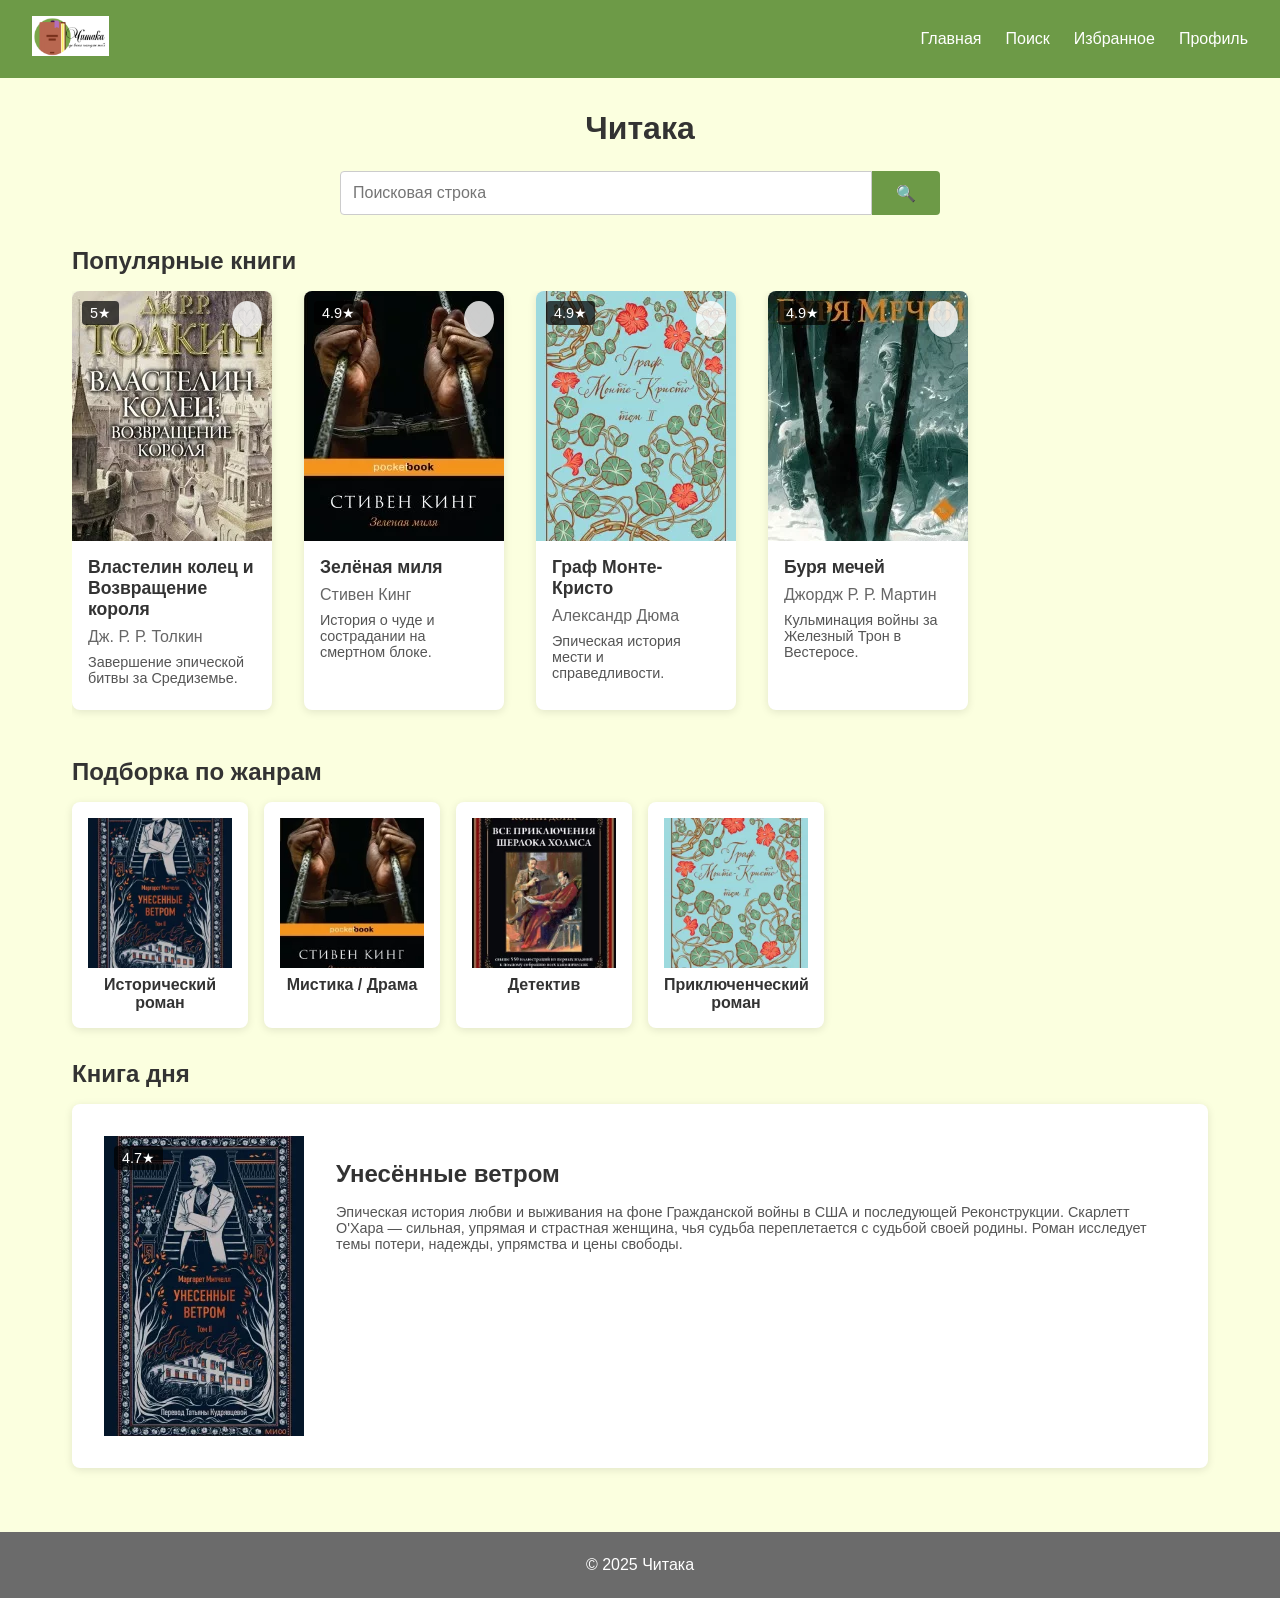
==== pages/index.html @ c5adfc8a "**Перенос кнопки "Добавить в избранное" на обложку, открытие книги по клику, исправление бага с бург" ====
<!DOCTYPE html>
<html lang="ru">
<head>
    <meta charset="UTF-8">
    <meta name="viewport" content="width=device-width, initial-scale=1.0">
    <title>Читака</title>
    <link rel="stylesheet" href="../styles.css">
</head>
<body>
    <header>
        <div class="logo"><img src="../images/logo.png" alt="Логотип" style="height: 40px;"></div>
        <nav>
            <ul class="nav-menu">
                <li><a href="index.html">Главная</a></li>
                <li><a href="search.html">Поиск</a></li>
                <li><a href="favorites.html">Избранное</a></li>
                <li><a href="profile.html">Профиль</a></li>
            </ul>
            <button class="burger-menu">☰</button>
        </nav>
    </header>
    
    <main>
        <h1>Читака</h1>
        
        <div class="search-container">
            <div class="search-box">
                <input type="text" class="search-input" placeholder="Поисковая строка" title="Введите название книги или автора...">
                <button class="search-button">🔍</button>
            </div>
        </div>
        
        <h2>Популярные книги</h2>
        <div class="books-grid popular-books"></div>
        
        <h2>Подборка по жанрам</h2>
        <div class="genre-grid genre-collection"></div>
        
        <h2>Книга дня</h2>
        <div class="book-of-day-container"></div>
    </main>
    
    <footer>
        <p>© 2025 Читака</p>
    </footer>
    
    <script src="../script.js"></script>
</body>
</html>
---- styles.css ----
/* Общие стили для сайта Читака */

/* Сброс стилей */
* {
    margin: 0;
    padding: 0;
    box-sizing: border-box;
}

body {
    font-family: Arial, sans-serif;
    background-color: #FBFFDF;
    color: #333;
    display: flex;
    flex-direction: column;
    min-height: 100vh;
}

/* Header */
header {
    background-color: #6D9A47;
    padding: 1rem 2rem;
    display: flex;
    justify-content: space-between;
    align-items: center;
}

.logo {
    color: white;
    font-size: 1.5rem;
    font-weight: bold;
}

.nav-menu {
    display: flex;
    list-style: none;
    gap: 1.5rem;
}

.nav-menu a {
    color: white;
    text-decoration: none;
    font-weight: 500;
}

.nav-menu a:hover {
    text-decoration: underline;
}

.burger-menu {
    display: none;
    background: none;
    border: none;
    cursor: pointer;
    color: white;
    font-size: 1.5rem;
}

/* Main контент */
main {
    flex: 1;
    padding: 2rem;
    max-width: 1200px;
    margin: 0 auto;
    width: 100%;
}

/* Заголовки */
h1 {
    text-align: center;
    margin-bottom: 1.5rem;
    font-size: 2rem;
    color: #333;
}

h2 {
    margin: 1.5rem 0 1rem 0;
    color: #333;
}

/* Поисковая строка */
.search-container {
    display: flex;
    justify-content: center;
    margin-bottom: 2rem;
}

.search-box {
    display: flex;
    width: 100%;
    max-width: 600px;
}

.search-input {
    flex: 1;
    padding: 0.75rem;
    border: 1px solid #ccc;
    border-radius: 4px 0 0 4px;
    font-size: 1rem;
}

.search-button {
    padding: 0.75rem 1.5rem;
    background-color: #6D9A47;
    color: white;
    border: none;
    border-radius: 0 4px 4px 0;
    cursor: pointer;
    font-size: 1rem;
}

.search-button:hover {
    background-color: #5a7d3a;
}

/* Карточки книг */
.books-grid {
    display: grid;
    grid-template-columns: repeat(auto-fill, minmax(200px, 1fr));
    gap: 1.5rem;
    margin-bottom: 2rem;
    overflow-x: auto;
    padding-bottom: 1rem;
    scroll-behavior: smooth;
    -ms-overflow-style: none;  /* Скрыть полосу прокрутки в IE и Edge */
    scrollbar-width: none;     /* Скрыть полосу прокрутки в Firefox */
}

.books-grid::-webkit-scrollbar {
    display: none; /* Скрыть полосу прокрутки в Webkit браузерах */
}

.book-card {
    background: white;
    border-radius: 8px;
    overflow: hidden;
    box-shadow: 0 2px 8px rgba(0,0,0,0.1);
    transition: transform 0.3s ease;
    width: 200px;
    flex: 0 0 auto;
}

.book-card:hover {
    transform: translateY(-5px);
}

.book-cover {
    width: 100%;
    height: 250px;
    background-color: #ddd;
    display: flex;
    align-items: center;
    justify-content: center;
    position: relative;
}

.book-cover img {
    width: 100%;
    height: 100%;
    object-fit: cover;
}

.book-cover-large {
    width: 300px;
    height: 450px;
    background-color: #ddd;
    display: flex;
    align-items: center;
    justify-content: center;
}

.book-cover-large img {
    width: 100%;
    height: 100%;
    object-fit: cover;
}

.book-cover .rating {
    position: absolute;
    top: 10px;
    left: 10px;
    background-color: rgba(0,0,0,0.7);
    color: white;
    padding: 0.25rem 0.5rem;
    border-radius: 4px;
    font-size: 0.9rem;
}

.book-cover .favorite-btn {
    position: absolute;
    top: 10px;
    right: 10px;
    z-index: 2;
    background: rgba(255, 255, 255, 0.8);
    border: none;
    cursor: pointer;
    font-size: 1.5rem;
    color: #ccc;
    transition: color 0.3s;
    border-radius: 50%;
    padding: 0.25rem;
}

.book-cover .favorite-btn.active {
    color: #e74c3c;
}

.book-info {
    padding: 1rem;
}

.book-title {
    font-weight: bold;
    margin-bottom: 0.5rem;
    font-size: 1.1rem;
}

.book-author {
    color: #666;
    margin-bottom: 0.5rem;
}

.book-description {
    font-size: 0.9rem;
    color: #555;
    margin-bottom: 0.5rem;
}

.favorite-btn {
    background: none;
    border: none;
    cursor: pointer;
    font-size: 1.5rem;
    color: #ccc;
    transition: color 0.3s;
}

.favorite-btn.active {
    color: #e74c3c;
}

/* Книга дня */
.book-of-day {
    display: flex;
    gap: 2rem;
    background: white;
    padding: 2rem;
    border-radius: 8px;
    box-shadow: 0 2px 8px rgba(0,0,0,0.1);
    margin-bottom: 2rem;
}

.book-of-day .book-cover {
    width: 200px;
    height: 300px;
}

.book-of-day .book-details {
    flex: 1;
}

.book-detail {
    display: flex;
    gap: 2rem;
    background: white;
    padding: 2rem;
    border-radius: 8px;
    box-shadow: 0 2px 8px rgba(0,0,0,0.1);
}

.book-info-detail {
    flex: 1;
}

.book-full-description {
    margin: 1rem 0;
    line-height: 1.6;
}

.rating-display {
    font-size: 1.2rem;
    font-weight: bold;
    margin: 1rem 0;
}

/* Жанры */
.genre-grid {
    display: grid;
    grid-template-columns: repeat(auto-fill, minmax(150px, 1fr));
    gap: 1rem;
    margin-bottom: 2rem;
}

.genre-card {
    background: white;
    border-radius: 8px;
    overflow: hidden;
    box-shadow: 0 2px 8px rgba(0,0,0,0.1);
    text-align: center;
    padding: 1rem;
    cursor: pointer;
}

.genre-cover {
    width: 100%;
    height: 150px;
    background-color: #ddd;
    display: flex;
    align-items: center;
    justify-content: center;
    margin-bottom: 0.5rem;
}

.genre-cover img {
    width: 100%;
    height: 100%;
    object-fit: cover;
}

.genre-title {
    font-weight: bold;
}

/* Формы */
.form-container {
    max-width: 400px;
    margin: 0 auto;
    background: white;
    padding: 2rem;
    border-radius: 8px;
    box-shadow: 0 2px 8px rgba(0,0,0,0.1);
}

.form-group {
    margin-bottom: 1rem;
}

.form-group label {
    display: block;
    margin-bottom: 0.5rem;
    font-weight: bold;
}

.form-group input {
    width: 100%;
    padding: 0.75rem;
    border: 1px solid #ccc;
    border-radius: 4px;
    font-size: 1rem;
}

.form-button {
    width: 100%;
    padding: 0.75rem;
    background-color: #6D9A47;
    color: white;
    border: none;
    border-radius: 4px;
    cursor: pointer;
    font-size: 1rem;
    margin-top: 1rem;
}

.form-button:hover {
    background-color: #5a7d3a;
}

.form-link {
    display: block;
    text-align: center;
    margin-top: 1rem;
    color: #6D9A47;
    text-decoration: none;
}

.form-link:hover {
    text-decoration: underline;
}

/* Профиль */
.profile-info {
    background: white;
    padding: 1.5rem;
    border-radius: 8px;
    box-shadow: 0 2px 8px rgba(0,0,0,0.1);
    margin-bottom: 2rem;
}

.profile-field {
    margin-bottom: 1rem;
}

.profile-field strong {
    display: block;
    margin-bottom: 0.25rem;
    color: #666;
}

.profile-field span {
    display: block;
    font-size: 1.1rem;
}

/* Footer */
footer {
    background-color: #6B6B6B;
    color: white;
    text-align: center;
    padding: 1.5rem;
    margin-top: auto;
}

/* Адаптивность */
@media (max-width: 768px) {
    header {
        padding: 1rem;
    }
    
    .nav-menu {
        position: fixed;
        top: 70px;
        left: -100%;
        width: 100%;
        height: calc(100vh - 70px);
        background-color: #6D9A47;
        flex-direction: column;
        justify-content: flex-start;
        align-items: center;
        padding-top: 2rem;
        transition: left 0.3s ease;
        z-index: 1000;
    }
    
    .nav-menu.active {
        left: 0;
    }
    
    .nav-menu a {
        display: block;
        padding: 1rem;
        font-size: 1.2rem;
    }
    
    .burger-menu {
        display: block;
    }
    
    main {
        padding: 1rem;
    }
    
    .book-of-day {
        flex-direction: column;
    }
    
    .book-of-day .book-cover {
        width: 100%;
        height: 250px;
    }
    
    .books-grid {
        grid-template-columns: repeat(auto-fill, minmax(120px, 1fr));
        gap: 1rem;
    }
    
    .book-card {
        width: 120px;
    }
    
    .book-cover {
        height: 150px;
    }
}

@media (max-width: 480px) {
    .books-grid {
        grid-template-columns: repeat(auto-fill, minmax(100px, 1fr));
        gap: 0.5rem;
    }
    
    .book-card {
        width: 100px;
    }
    
    .book-cover {
        height: 120px;
    }
    
    .search-box {
        flex-direction: column;
    }
    
    .search-input {
        border-radius: 4px;
        margin-bottom: 0.5rem;
    }
    
    .search-button {
        border-radius: 4px;
        padding: 0.75rem;
    }
}
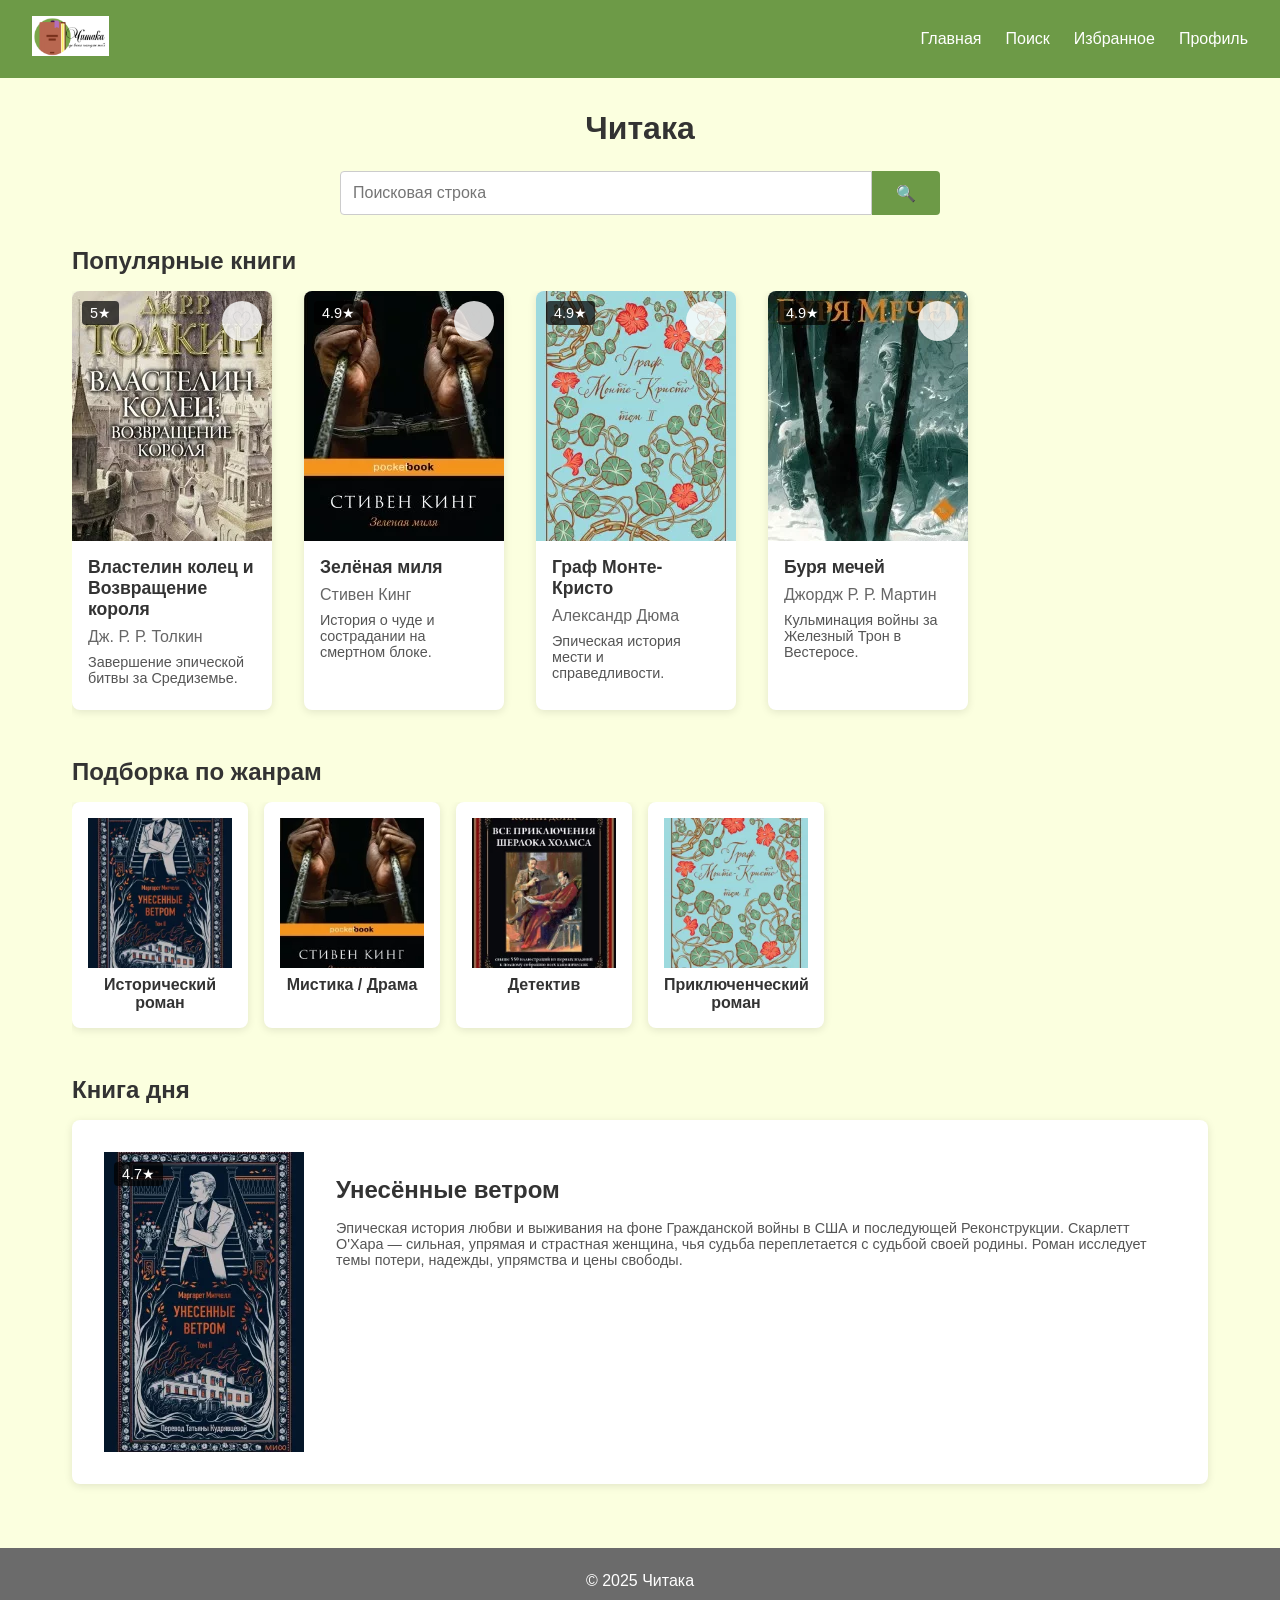
==== commit 33ac6cf4: "**Title:** Add horizontal scrolling to book containers and increase "Add to Favorites" button width " ====
--- a/pages/index.html
+++ b/pages/index.html
@@ -31,10 +31,10 @@
         </div>
         
         <h2>Популярные книги</h2>
-        <div class="books-grid popular-books"></div>
+        <div class="books-grid popular-books book-container"></div>
         
         <h2>Подборка по жанрам</h2>
-        <div class="genre-grid genre-collection"></div>
+        <div class="genre-grid genre-collection book-container"></div>
         
         <h2>Книга дня</h2>
         <div class="book-of-day-container"></div>
--- a/styles.css
+++ b/styles.css
@@ -29,6 +29,12 @@
     color: white;
     font-size: 1.5rem;
     font-weight: bold;
+}
+
+.logo img {
+    max-height: 40px;
+    height: auto;
+    width: auto;
 }
 
 .nav-menu {
@@ -127,6 +133,35 @@
 }
 
 .books-grid::-webkit-scrollbar {
+    display: none; /* Скрыть полосу прокрутки в Webkit браузерах */
+}
+
+.genre-grid {
+    display: grid;
+    grid-template-columns: repeat(auto-fill, minmax(150px, 1fr));
+    gap: 1rem;
+    margin-bottom: 2rem;
+    overflow-x: auto;
+    padding-bottom: 1rem;
+    scroll-behavior: smooth;
+    -ms-overflow-style: none;  /* Скрыть полосу прокрутки в IE и Edge */
+    scrollbar-width: none;     /* Скрыть полосу прокрутки в Firefox */
+}
+
+.genre-grid::-webkit-scrollbar {
+    display: none; /* Скрыть полосу прокрутки в Webkit браузерах */
+}
+
+/* Универсальный класс для контейнеров с книгами, обеспечивающий пролистывание */
+.book-container {
+    overflow-x: auto;
+    padding-bottom: 1rem;
+    scroll-behavior: smooth;
+    -ms-overflow-style: none;  /* Скрыть полосу прокрутки в IE и Edge */
+    scrollbar-width: none;     /* Скрыть полосу прокрутки в Firefox */
+}
+
+.book-container::-webkit-scrollbar {
     display: none; /* Скрыть полосу прокрутки в Webkit браузерах */
 }
 
@@ -199,6 +234,8 @@
     transition: color 0.3s;
     border-radius: 50%;
     padding: 0.25rem;
+    min-width: 40px;
+    min-height: 40px;
 }
 
 .book-cover .favorite-btn.active {
@@ -233,6 +270,8 @@
     font-size: 1.5rem;
     color: #ccc;
     transition: color 0.3s;
+    min-width: 40px;
+    min-height: 40px;
 }
 
 .favorite-btn.active {
@@ -470,6 +509,24 @@
     .book-cover {
         height: 150px;
     }
+    
+    /* Убираем описание книги в мобильной версии */
+    .book-description {
+        display: none;
+    }
+    
+    /* Уменьшаем размер шрифта */
+    .book-title {
+        font-size: 0.9rem;
+    }
+    
+    .book-author {
+        font-size: 0.8rem;
+    }
+    
+    .book-info {
+        padding: 0.5rem;
+    }
 }
 
 @media (max-width: 480px) {
@@ -499,4 +556,27 @@
         border-radius: 4px;
         padding: 0.75rem;
     }
+    
+    /* Дополнительные улучшения для очень маленьких экранов */
+    .book-title {
+        font-size: 0.8rem;
+    }
+    
+    .book-author {
+        font-size: 0.7rem;
+    }
+    
+    .book-info {
+        padding: 0.25rem;
+    }
+    
+    .book-cover .rating {
+        font-size: 0.7rem;
+        padding: 0.1rem 0.3rem;
+    }
+    
+    .book-cover .favorite-btn {
+        font-size: 1.2rem;
+        padding: 0.1rem;
+    }
 }
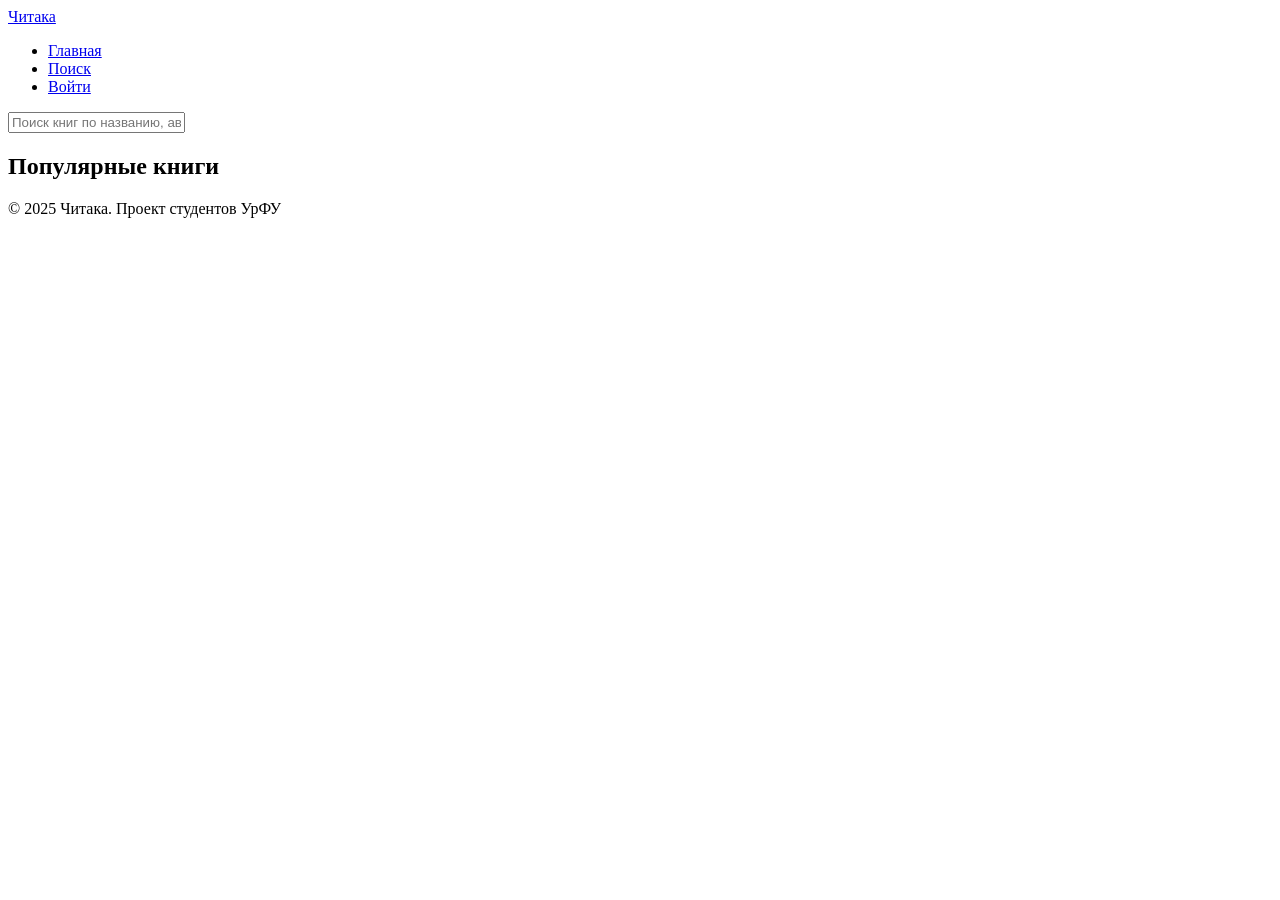
==== commit c7ecc490: "**Title:** Улучшение публикации на GitHub Pages и структура проекта - Добавлен файл `README.md` с по" ====
--- a/pages/index.html
+++ b/pages/index.html
@@ -1,49 +1,58 @@
 <!DOCTYPE html>
 <html lang="ru">
 <head>
-    <meta charset="UTF-8">
-    <meta name="viewport" content="width=device-width, initial-scale=1.0">
-    <title>Читака</title>
-    <link rel="stylesheet" href="../styles.css">
+  <meta charset="UTF-8">
+  <meta name="viewport" content="width=device-width, initial-scale=1.0">
+  <title>Читака - Каталог книг</title>
+  <link rel="stylesheet" href="/style.css">
 </head>
 <body>
-    <header>
-        <div class="logo"><img src="../images/logo.png" alt="Логотип" style="height: 40px;"></div>
-        <nav>
-            <ul class="nav-menu">
-                <li><a href="index.html">Главная</a></li>
-                <li><a href="search.html">Поиск</a></li>
-                <li><a href="favorites.html">Избранное</a></li>
-                <li><a href="profile.html">Профиль</a></li>
-            </ul>
-            <button class="burger-menu">☰</button>
-        </nav>
-    </header>
-    
-    <main>
-        <h1>Читака</h1>
-        
-        <div class="search-container">
-            <div class="search-box">
-                <input type="text" class="search-input" placeholder="Поисковая строка" title="Введите название книги или автора...">
-                <button class="search-button">🔍</button>
-            </div>
-        </div>
-        
-        <h2>Популярные книги</h2>
-        <div class="books-grid popular-books book-container"></div>
-        
-        <h2>Подборка по жанрам</h2>
-        <div class="genre-grid genre-collection book-container"></div>
-        
-        <h2>Книга дня</h2>
-        <div class="book-of-day-container"></div>
-    </main>
-    
-    <footer>
-        <p>© 2025 Читака</p>
-    </footer>
-    
-    <script src="../script.js"></script>
+  <header>
+    <div class="header-content">
+      <a href="/index.html" class="logo">Читака</a>
+      <ul class="nav-menu">
+        <li><a href="/index.html">Главная</a></li>
+        <li><a href="/pages/search.html">Поиск</a></li>
+        <li><a href="/pages/login.html" class="auth-btn">Войти</a></li>
+      </ul>
+      <div class="burger-menu">
+        <div class="burger-line"></div>
+        <div class="burger-line"></div>
+        <div class="burger-line"></div>
+      </div>
+    </div>
+  </header>
+
+  <main>
+    <div class="search-container">
+      <input type="text" class="search-input" placeholder="Поиск книг по названию, автору или жанру...">
+    </div>
+
+    <section id="book-of-day">
+      <!-- Книга дня будет загружена через JS -->
+    </section>
+
+    <section id="popular-books">
+      <!-- Популярные книги будут загружены через JS -->
+    </section>
+
+    <section id="genre-classics">
+      <!-- Подборка по жанрам будет загружена через JS -->
+    </section>
+
+    <section id="genre-fantasy">
+      <!-- Подборка по жанрам будет загружена через JS -->
+    </section>
+
+    <section id="genre-scifi">
+      <!-- Подборка по жанрам будет загружена через JS -->
+    </section>
+  </main>
+
+  <footer>
+    <p>© 2025 Читака. Проект студентов УрФУ</p>
+  </footer>
+
+  <script src="/script.js"></script>
 </body>
 </html>
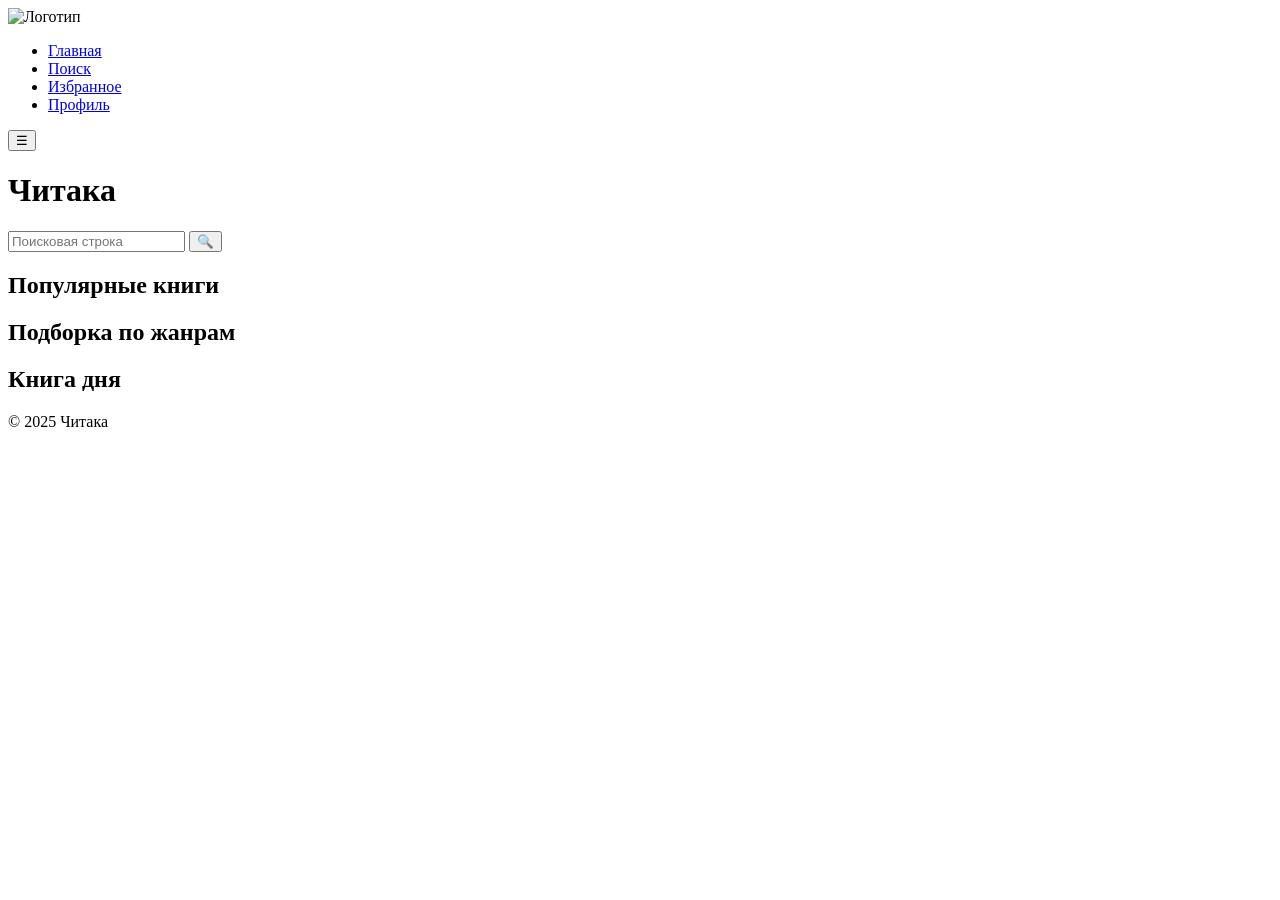
==== commit cc9de4e0: "Update index.html" ====
--- a/pages/index.html
+++ b/pages/index.html
@@ -1,58 +1,49 @@
 <!DOCTYPE html>
 <html lang="ru">
 <head>
-  <meta charset="UTF-8">
-  <meta name="viewport" content="width=device-width, initial-scale=1.0">
-  <title>Читака - Каталог книг</title>
-  <link rel="stylesheet" href="/style.css">
+    <meta charset="UTF-8">
+    <meta name="viewport" content="width=device-width, initial-scale=1.0">
+    <title>Читака</title>
+    <link rel="stylesheet" href="./styles.css">
 </head>
 <body>
-  <header>
-    <div class="header-content">
-      <a href="/index.html" class="logo">Читака</a>
-      <ul class="nav-menu">
-        <li><a href="/index.html">Главная</a></li>
-        <li><a href="/pages/search.html">Поиск</a></li>
-        <li><a href="/pages/login.html" class="auth-btn">Войти</a></li>
-      </ul>
-      <div class="burger-menu">
-        <div class="burger-line"></div>
-        <div class="burger-line"></div>
-        <div class="burger-line"></div>
-      </div>
-    </div>
-  </header>
-
-  <main>
-    <div class="search-container">
-      <input type="text" class="search-input" placeholder="Поиск книг по названию, автору или жанру...">
-    </div>
-
-    <section id="book-of-day">
-      <!-- Книга дня будет загружена через JS -->
-    </section>
-
-    <section id="popular-books">
-      <!-- Популярные книги будут загружены через JS -->
-    </section>
-
-    <section id="genre-classics">
-      <!-- Подборка по жанрам будет загружена через JS -->
-    </section>
-
-    <section id="genre-fantasy">
-      <!-- Подборка по жанрам будет загружена через JS -->
-    </section>
-
-    <section id="genre-scifi">
-      <!-- Подборка по жанрам будет загружена через JS -->
-    </section>
-  </main>
-
-  <footer>
-    <p>© 2025 Читака. Проект студентов УрФУ</p>
-  </footer>
-
-  <script src="/script.js"></script>
+    <header>
+        <div class="logo"><img src="./images/logo.png" alt="Логотип" style="height: 40px;"></div>
+        <nav>
+            <ul class="nav-menu">
+                <li><a href="index.html">Главная</a></li>
+                <li><a href="search.html">Поиск</a></li>
+                <li><a href="favorites.html">Избранное</a></li>
+                <li><a href="profile.html">Профиль</a></li>
+            </ul>
+            <button class="burger-menu">☰</button>
+        </nav>
+    </header>
+    
+    <main>
+        <h1>Читака</h1>
+        
+        <div class="search-container">
+            <div class="search-box">
+                <input type="text" class="search-input" placeholder="Поисковая строка" title="Введите название книги или автора...">
+                <button class="search-button">🔍</button>
+            </div>
+        </div>
+        
+        <h2>Популярные книги</h2>
+        <div class="books-grid popular-books book-container"></div>
+        
+        <h2>Подборка по жанрам</h2>
+        <div class="genre-grid genre-collection book-container"></div>
+        
+        <h2>Книга дня</h2>
+        <div class="book-of-day-container"></div>
+    </main>
+    
+    <footer>
+        <p>© 2025 Читака</p>
+    </footer>
+    
+    <script src="./script.js"></script>
 </body>
-</html>+</html>
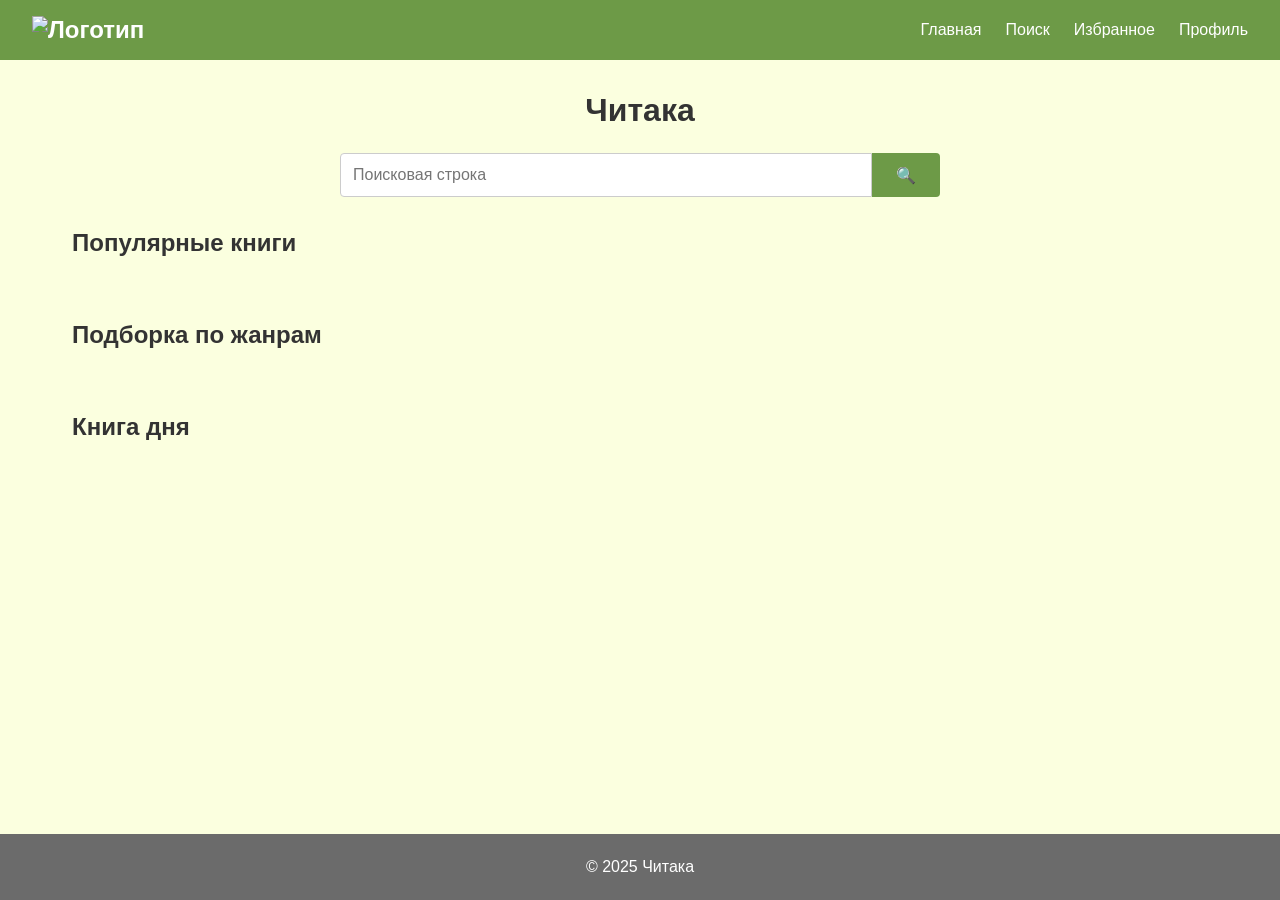
==== commit e27ac203: "Update index.html" ====
--- a/pages/index.html
+++ b/pages/index.html
@@ -4,7 +4,7 @@
     <meta charset="UTF-8">
     <meta name="viewport" content="width=device-width, initial-scale=1.0">
     <title>Читака</title>
-    <link rel="stylesheet" href="./styles.css">
+    <link rel="stylesheet" href="/styles.css">
 </head>
 <body>
     <header>
--- a/styles.css
+++ b/styles.css
@@ -0,0 +1,567 @@
+* {
+    margin: 0;
+    padding: 0;
+    box-sizing: border-box;
+}
+
+body {
+    font-family: Arial, sans-serif;
+    background-color: #FBFFDF;
+    color: #333;
+    display: flex;
+    flex-direction: column;
+    min-height: 100vh;
+}
+
+header {
+    background-color: #6D9A47;
+    padding: 1rem 2rem;
+    display: flex;
+    justify-content: space-between;
+    align-items: center;
+}
+
+.logo {
+    color: white;
+    font-size: 1.5rem;
+    font-weight: bold;
+}
+
+.logo img {
+    max-height: 40px;
+    height: auto;
+    width: auto;
+}
+
+.nav-menu {
+    display: flex;
+    list-style: none;
+    gap: 1.5rem;
+}
+
+.nav-menu a {
+    color: white;
+    text-decoration: none;
+    font-weight: 500;
+}
+
+.nav-menu a:hover {
+    text-decoration: underline;
+}
+
+.burger-menu {
+    display: none;
+    background: none;
+    border: none;
+    cursor: pointer;
+    color: white;
+    font-size: 1.5rem;
+}
+
+main {
+    flex: 1;
+    padding: 2rem;
+    max-width: 1200px;
+    margin: 0 auto;
+    width: 100%;
+}
+
+h1 {
+    text-align: center;
+    margin-bottom: 1.5rem;
+    font-size: 2rem;
+    color: #333;
+}
+
+h2 {
+    margin: 1.5rem 0 1rem 0;
+    color: #333;
+}
+
+.search-container {
+    display: flex;
+    justify-content: center;
+    margin-bottom: 2rem;
+}
+
+.search-box {
+    display: flex;
+    width: 100%;
+    max-width: 600px;
+}
+
+.search-input {
+    flex: 1;
+    padding: 0.75rem;
+    border: 1px solid #ccc;
+    border-radius: 4px 0 0 4px;
+    font-size: 1rem;
+}
+
+.search-button {
+    padding: 0.75rem 1.5rem;
+    background-color: #6D9A47;
+    color: white;
+    border: none;
+    border-radius: 0 4px 4px 0;
+    cursor: pointer;
+    font-size: 1rem;
+}
+
+.search-button:hover {
+    background-color: #5a7d3a;
+}
+
+.books-grid {
+    display: flex;
+    flex-wrap: nowrap;
+    gap: 1.5rem;
+    margin-bottom: 2rem;
+    overflow-x: auto;
+    padding-bottom: 1rem;
+    scroll-behavior: smooth;
+}
+
+.genre-grid {
+    display: flex;
+    flex-wrap: nowrap;
+    gap: 1rem;
+    margin-bottom: 2rem;
+    overflow-x: auto;
+    padding-bottom: 1rem;
+    scroll-behavior: smooth;
+}
+
+.book-container {
+    overflow-x: auto;
+    padding-bottom: 1rem;
+    scroll-behavior: smooth;
+}
+
+.book-card {
+    background: white;
+    border-radius: 8px;
+    overflow: hidden;
+    box-shadow: 0 2px 8px rgba(0,0,0,0.1);
+    transition: transform 0.3s ease;
+    width: 200px;
+    flex: 0 0 auto;
+}
+
+.book-card:hover {
+    transform: translateY(-5px);
+}
+
+.book-cover {
+    width: 100%;
+    height: 250px;
+    background-color: #ddd;
+    display: flex;
+    align-items: center;
+    justify-content: center;
+    position: relative;
+}
+
+.book-cover img {
+    width: 100%;
+    height: 100%;
+    object-fit: cover;
+}
+
+.book-cover-large {
+    width: 300px;
+    height: 450px;
+    background-color: #ddd;
+    display: flex;
+    align-items: center;
+    justify-content: center;
+}
+
+.book-cover-large img {
+    width: 100%;
+    height: 100%;
+    object-fit: cover;
+}
+
+.book-cover .rating {
+    position: absolute;
+    top: 10px;
+    left: 10px;
+    background-color: rgba(0,0,0,0.7);
+    color: white;
+    padding: 0.25rem 0.5rem;
+    border-radius: 4px;
+    font-size: 0.9rem;
+}
+
+.book-cover .favorite-btn {
+    position: absolute;
+    top: 10px;
+    right: 10px;
+    z-index: 2;
+    background: rgba(255, 255, 255, 0.8);
+    border: none;
+    cursor: pointer;
+    font-size: 1.5rem;
+    color: #ccc;
+    transition: color 0.3s;
+    border-radius: 50%;
+    padding: 0.25rem;
+    min-width: 40px;
+    min-height: 40px;
+}
+
+.book-cover .favorite-btn.active {
+    color: #e74c3c;
+}
+
+.book-info {
+    padding: 1rem;
+}
+
+.book-title {
+    font-weight: bold;
+    margin-bottom: 0.5rem;
+    font-size: 1.1rem;
+}
+
+.book-author {
+    color: #666;
+    margin-bottom: 0.5rem;
+}
+
+.book-description {
+    font-size: 0.9rem;
+    color: #555;
+    margin-bottom: 0.5rem;
+}
+
+.favorite-btn {
+    background: none;
+    border: none;
+    cursor: pointer;
+    font-size: 1.5rem;
+    color: #ccc;
+    transition: color 0.3s;
+    min-width: 40px;
+    min-height: 40px;
+}
+
+.favorite-btn.active {
+    color: #e74c3c;
+}
+
+.book-of-day {
+    display: flex;
+    gap: 2rem;
+    background: white;
+    padding: 2rem;
+    border-radius: 8px;
+    box-shadow: 0 2px 8px rgba(0,0,0,0.1);
+    margin-bottom: 2rem;
+}
+
+.book-of-day .book-cover {
+    width: 200px;
+    height: 300px;
+}
+
+.book-of-day .book-details {
+    flex: 1;
+}
+
+.book-detail {
+    display: flex;
+    flex-direction: column;
+    align-items: center;
+    gap: 1rem;
+    background: white;
+    padding: 2rem;
+    border-radius: 8px;
+    box-shadow: 0 2px 8px rgba(0,0,0,0.1);
+}
+
+.book-info-detail {
+    width: 100%;
+    max-width: 600px;
+}
+
+.book-full-description {
+    margin: 1rem 0;
+    line-height: 1.6;
+}
+
+.rating-display {
+    font-size: 1.2rem;
+    font-weight: bold;
+    margin: 1rem 0;
+}
+
+.genre-grid {
+    display: flex;
+    flex-wrap: nowrap;
+    gap: 1rem;
+    margin-bottom: 2rem;
+    overflow-x: auto;
+    padding-bottom: 1rem;
+    scroll-behavior: smooth;
+}
+
+.genre-card {
+    background: white;
+    border-radius: 8px;
+    overflow: hidden;
+    box-shadow: 0 2px 8px rgba(0,0,0,0.1);
+    text-align: center;
+    padding: 1rem;
+    cursor: pointer;
+    width: 150px;
+    flex: 0 0 auto;
+}
+
+.genre-cover {
+    width: 100%;
+    height: 150px;
+    background-color: #ddd;
+    display: flex;
+    align-items: center;
+    justify-content: center;
+    margin-bottom: 0.5rem;
+}
+
+.genre-cover img {
+    width: 100%;
+    height: 100%;
+    object-fit: cover;
+}
+
+.genre-title {
+    font-weight: bold;
+}
+
+.form-container {
+    max-width: 400px;
+    margin: 0 auto;
+    background: white;
+    padding: 2rem;
+    border-radius: 8px;
+    box-shadow: 0 2px 8px rgba(0,0,0,0.1);
+}
+
+.form-group {
+    margin-bottom: 1rem;
+}
+
+.form-group label {
+    display: block;
+    margin-bottom: 0.5rem;
+    font-weight: bold;
+}
+
+.form-group input {
+    width: 100%;
+    padding: 0.75rem;
+    border: 1px solid #ccc;
+    border-radius: 4px;
+    font-size: 1rem;
+}
+
+.form-button {
+    width: 100%;
+    padding: 0.75rem;
+    background-color: #6D9A47;
+    color: white;
+    border: none;
+    border-radius: 4px;
+    cursor: pointer;
+    font-size: 1rem;
+    margin-top: 1rem;
+}
+
+.form-button:hover {
+    background-color: #5a7d3a;
+}
+
+.form-link {
+    display: block;
+    text-align: center;
+    margin-top: 1rem;
+    color: #6D9A47;
+    text-decoration: none;
+}
+
+.form-link:hover {
+    text-decoration: underline;
+}
+
+.profile-info {
+    background: white;
+    padding: 1.5rem;
+    border-radius: 8px;
+    box-shadow: 0 2px 8px rgba(0,0,0,0.1);
+    margin-bottom: 2rem;
+}
+
+.profile-field {
+    margin-bottom: 1rem;
+}
+
+.profile-field strong {
+    display: block;
+    margin-bottom: 0.25rem;
+    color: #666;
+}
+
+.profile-field span {
+    display: block;
+    font-size: 1.1rem;
+}
+
+footer {
+    background-color: #6B6B6B;
+    color: white;
+    text-align: center;
+    padding: 1.5rem;
+    margin-top: auto;
+}
+
+@media (max-width: 768px) {
+    header {
+        padding: 1rem;
+    }
+    
+    .nav-menu {
+        position: fixed;
+        top: 70px;
+        left: -100%;
+        width: 100%;
+        height: calc(100vh - 70px);
+        background-color: #6D9A47;
+        flex-direction: column;
+        justify-content: flex-start;
+        align-items: center;
+        padding-top: 2rem;
+        transition: left 0.3s ease;
+        z-index: 1000;
+    }
+    
+    .nav-menu.active {
+        left: 0;
+    }
+    
+    .nav-menu a {
+        display: block;
+        padding: 1rem;
+        font-size: 1.2rem;
+    }
+    
+    .burger-menu {
+        display: block;
+    }
+    
+    main {
+        padding: 1rem;
+    }
+    
+    .book-of-day {
+        flex-direction: column;
+    }
+    
+    .book-of-day .book-cover {
+        width: 100%;
+        height: 180px;
+    }
+    
+    .book-cover-large {
+        width: 200px !important;
+        height: 300px !important;
+    }
+    
+    .books-grid {
+        grid-template-columns: repeat(auto-fill, minmax(120px, 1fr));
+        gap: 1rem;
+    }
+    
+    .book-card {
+        width: 120px;
+    }
+    
+    .book-cover {
+        height: 100px;
+    }
+    
+    /* Убираем описание книги в мобильной версии */
+    .book-description {
+        display: none;
+    }
+    
+    /* Уменьшаем размер шрифта */
+    .book-title {
+        font-size: 0.9rem;
+    }
+    
+    .book-author {
+        font-size: 0.8rem;
+    }
+    
+    .book-info {
+        padding: 0.5rem;
+    }
+}
+
+@media (max-width: 480px) {
+    .books-grid {
+        grid-template-columns: repeat(auto-fill, minmax(100px, 1fr));
+        gap: 0.5rem;
+    }
+    
+    .book-card {
+        width: 100px;
+    }
+    
+    .book-cover {
+        height: 80px;
+    }
+    
+    .search-box {
+        flex-direction: column;
+    }
+    
+    .search-input {
+        border-radius: 4px;
+        margin-bottom: 0.5rem;
+    }
+    
+    .search-button {
+        border-radius: 4px;
+        padding: 0.75rem;
+    }
+    
+    /* Дополнительные улучшения для очень маленьких экранов */
+    .book-title {
+        font-size: 0.8rem;
+    }
+    
+    .book-author {
+        font-size: 0.7rem;
+    }
+    
+    .book-info {
+        padding: 0.25rem;
+    }
+    
+    .book-cover .rating {
+        font-size: 0.7rem;
+        padding: 0.1rem 0.3rem;
+    }
+    
+    .book-cover .favorite-btn {
+        font-size: 1.2rem;
+        padding: 0.1rem;
+    }
+    
+    .book-cover-large {
+        width: 150px !important;
+        height: 220px !important;
+    }
+}
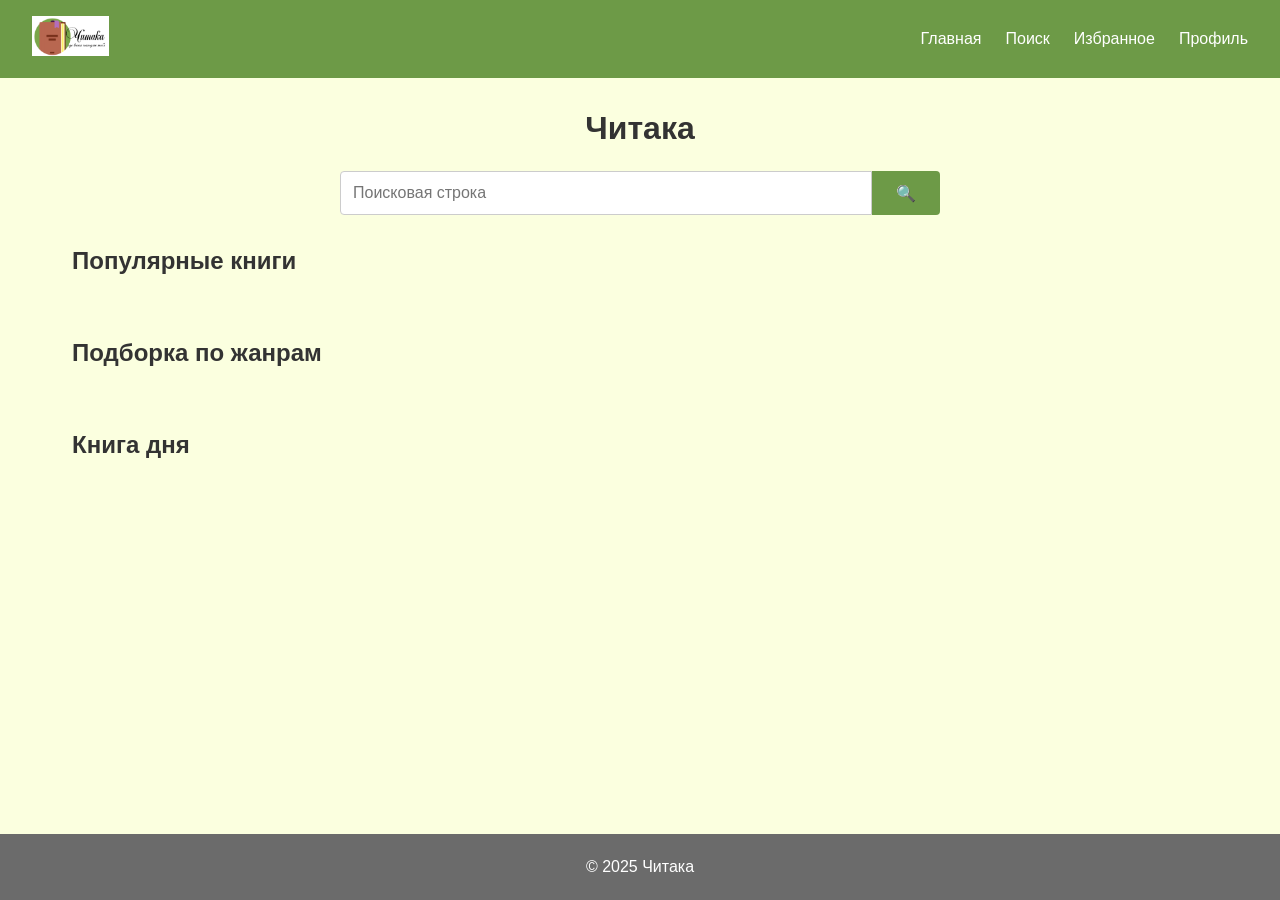
==== commit b29ddd48: "Update index.html" ====
--- a/pages/index.html
+++ b/pages/index.html
@@ -4,11 +4,11 @@
     <meta charset="UTF-8">
     <meta name="viewport" content="width=device-width, initial-scale=1.0">
     <title>Читака</title>
-    <link rel="stylesheet" href="/styles.css">
+    <link rel="stylesheet" href="../styles.css">
 </head>
 <body>
     <header>
-        <div class="logo"><img src="./images/logo.png" alt="Логотип" style="height: 40px;"></div>
+        <div class="logo"><img src="../images/logo.png" alt="Логотип" style="height: 40px;"></div>
         <nav>
             <ul class="nav-menu">
                 <li><a href="index.html">Главная</a></li>
@@ -44,6 +44,6 @@
         <p>© 2025 Читака</p>
     </footer>
     
-    <script src="./script.js"></script>
+    <script src="../script.js"></script>
 </body>
 </html>
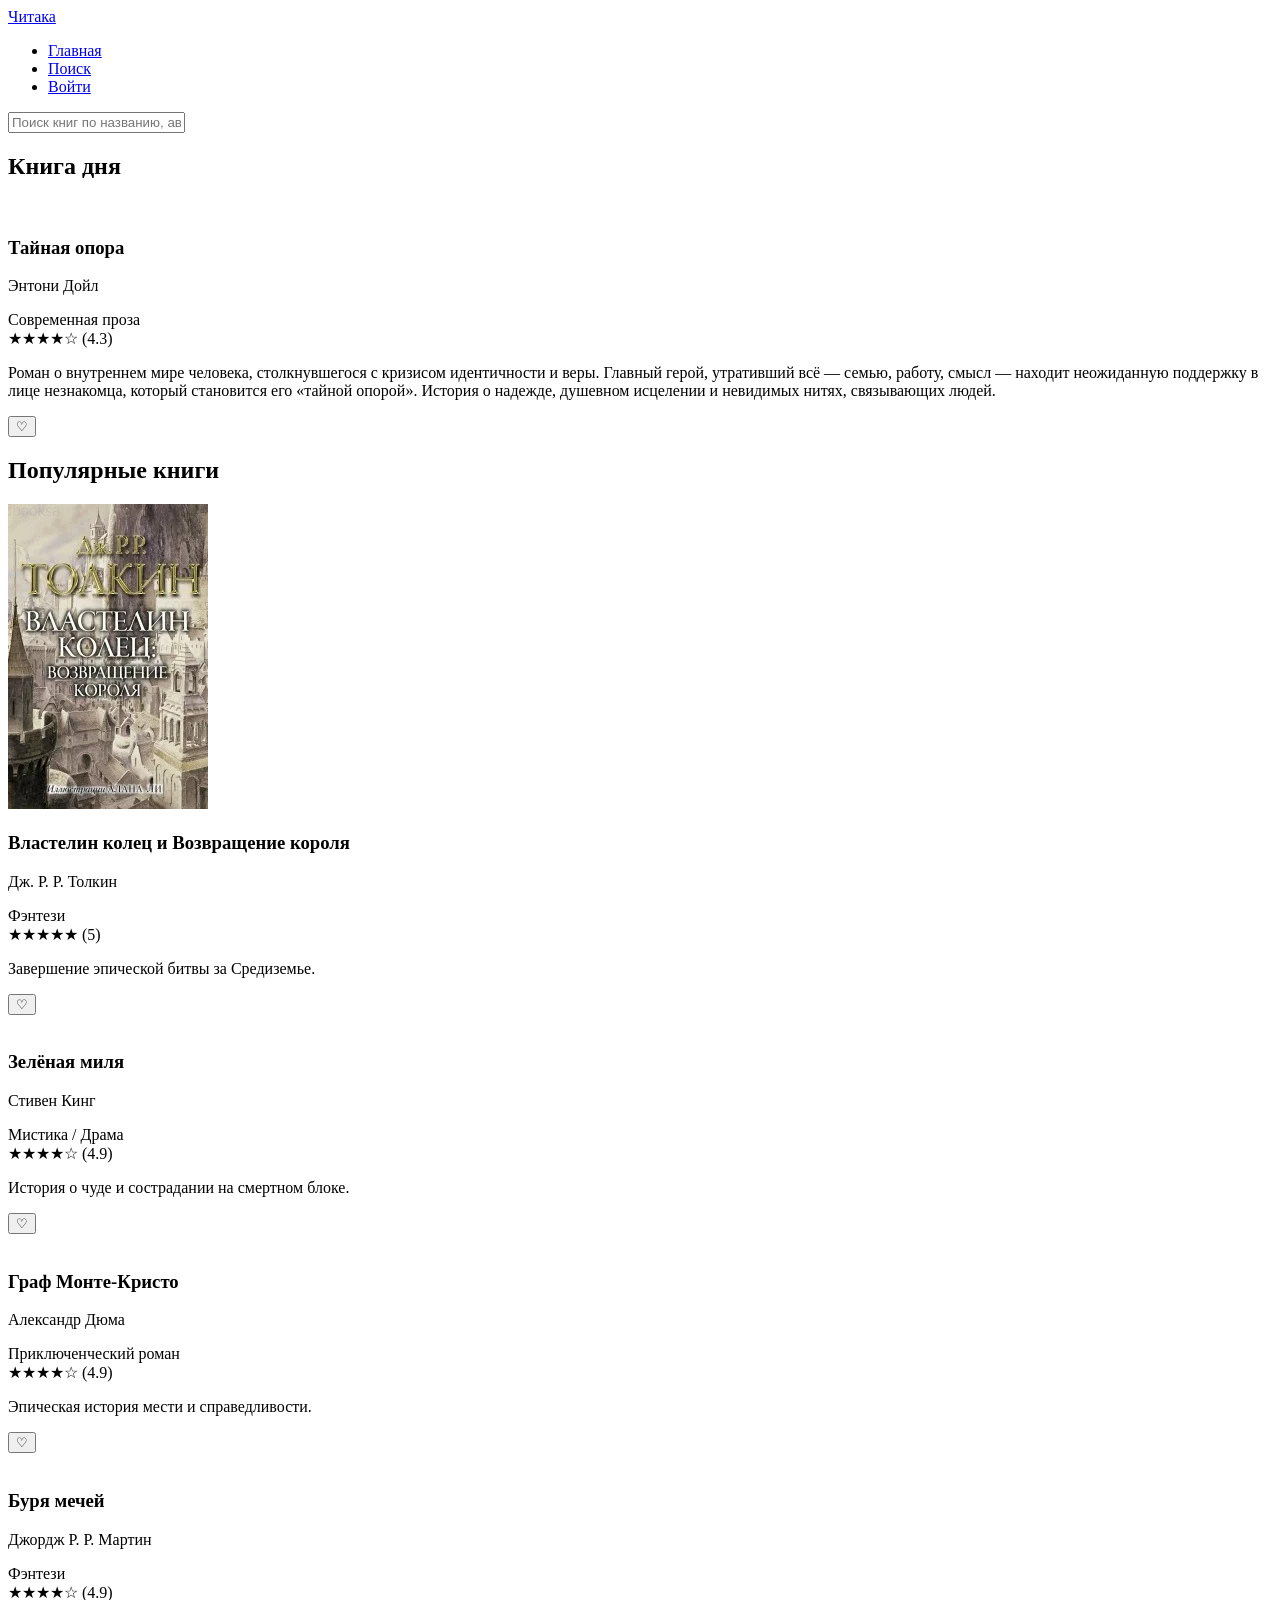
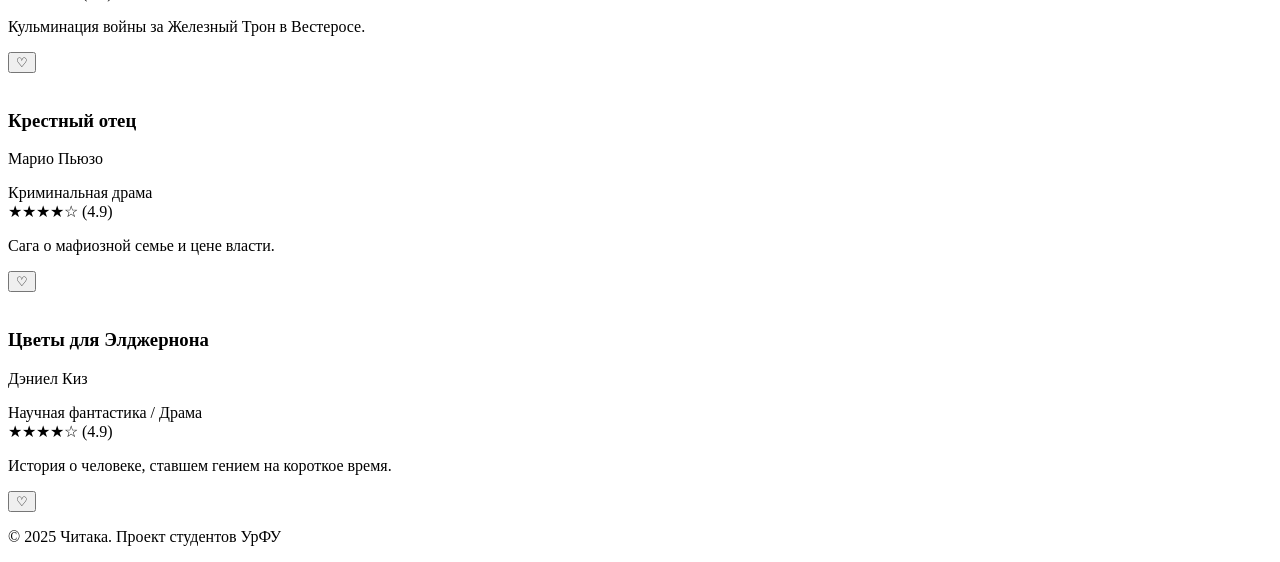
==== commit 4a645008: "Merge f0cb76a27569d4eecaf644002ba8872c32298173 into 415967d0093d8b4ed435ee350a4618aaa77a4325" ====
--- a/pages/index.html
+++ b/pages/index.html
@@ -1,49 +1,58 @@
 <!DOCTYPE html>
 <html lang="ru">
 <head>
-    <meta charset="UTF-8">
-    <meta name="viewport" content="width=device-width, initial-scale=1.0">
-    <title>Читака</title>
-    <link rel="stylesheet" href="../styles.css">
+  <meta charset="UTF-8">
+  <meta name="viewport" content="width=device-width, initial-scale=1.0">
+  <title>Читака - Каталог книг</title>
+  <link rel="stylesheet" href="./style.css">
 </head>
 <body>
-    <header>
-        <div class="logo"><img src="../images/logo.png" alt="Логотип" style="height: 40px;"></div>
-        <nav>
-            <ul class="nav-menu">
-                <li><a href="index.html">Главная</a></li>
-                <li><a href="search.html">Поиск</a></li>
-                <li><a href="favorites.html">Избранное</a></li>
-                <li><a href="profile.html">Профиль</a></li>
-            </ul>
-            <button class="burger-menu">☰</button>
-        </nav>
-    </header>
-    
-    <main>
-        <h1>Читака</h1>
-        
-        <div class="search-container">
-            <div class="search-box">
-                <input type="text" class="search-input" placeholder="Поисковая строка" title="Введите название книги или автора...">
-                <button class="search-button">🔍</button>
-            </div>
-        </div>
-        
-        <h2>Популярные книги</h2>
-        <div class="books-grid popular-books book-container"></div>
-        
-        <h2>Подборка по жанрам</h2>
-        <div class="genre-grid genre-collection book-container"></div>
-        
-        <h2>Книга дня</h2>
-        <div class="book-of-day-container"></div>
-    </main>
-    
-    <footer>
-        <p>© 2025 Читака</p>
-    </footer>
-    
-    <script src="../script.js"></script>
+  <header>
+    <div class="header-content">
+      <a href="/index.html" class="logo">Читака</a>
+      <ul class="nav-menu">
+        <li><a href="/index.html">Главная</a></li>
+        <li><a href="/pages/search.html">Поиск</a></li>
+        <li><a href="/pages/login.html" class="auth-btn">Войти</a></li>
+      </ul>
+      <div class="burger-menu">
+        <div class="burger-line"></div>
+        <div class="burger-line"></div>
+        <div class="burger-line"></div>
+      </div>
+    </div>
+  </header>
+
+  <main>
+    <div class="search-container">
+      <input type="text" class="search-input" placeholder="Поиск книг по названию, автору или жанру...">
+    </div>
+
+    <section id="book-of-day">
+      <!-- Книга дня будет загружена через JS -->
+    </section>
+
+    <section id="popular-books">
+      <!-- Популярные книги будут загружены через JS -->
+    </section>
+
+    <section id="genre-classics">
+      <!-- Подборка по жанрам будет загружена через JS -->
+    </section>
+
+    <section id="genre-fantasy">
+      <!-- Подборка по жанрам будет загружена через JS -->
+    </section>
+
+    <section id="genre-scifi">
+      <!-- Подборка по жанрам будет загружена через JS -->
+    </section>
+  </main>
+
+  <footer>
+    <p>© 2025 Читака. Проект студентов УрФУ</p>
+  </footer>
+
+  <script src="/script.js"></script>
 </body>
 </html>
